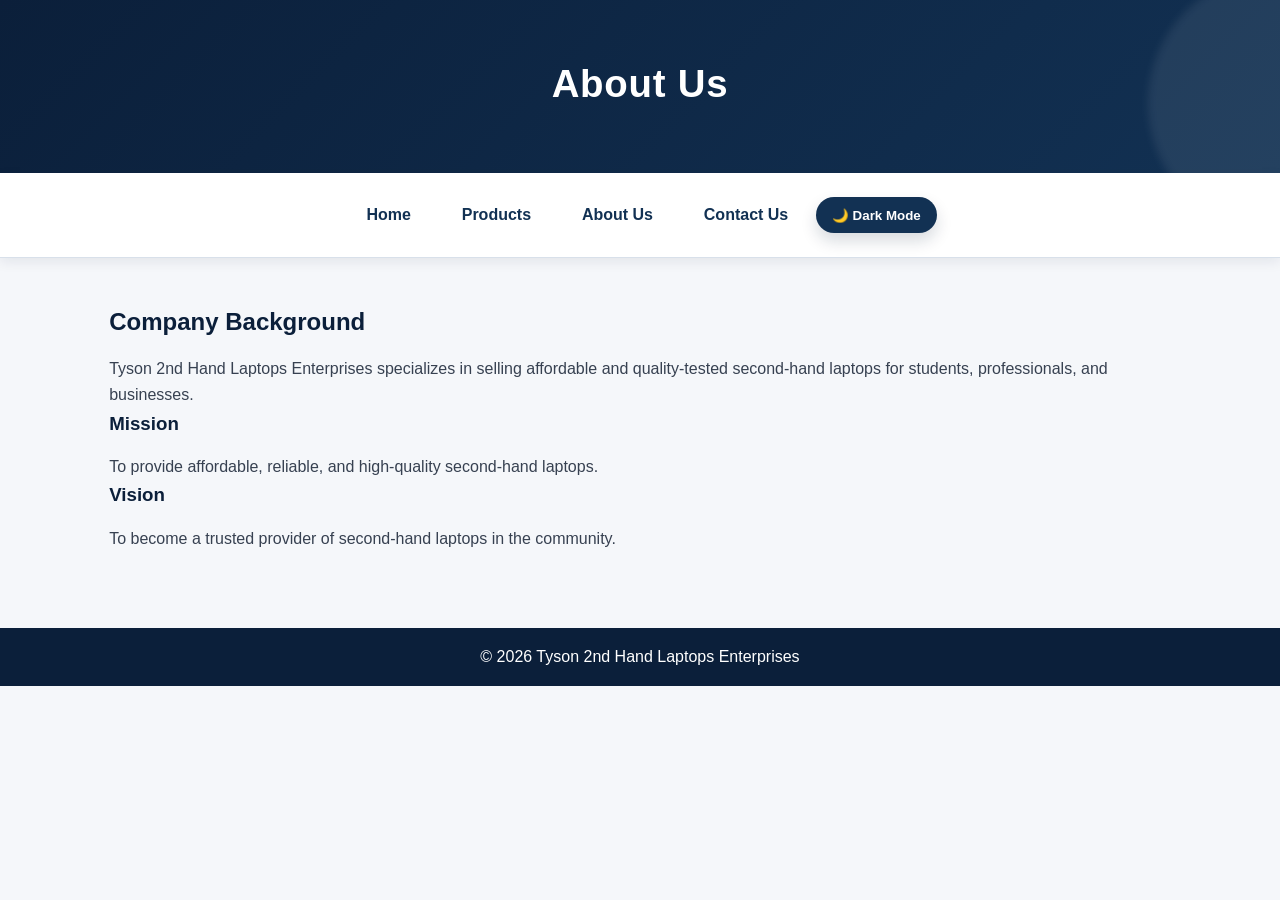
==== pages/about.html @ 8a3ac428 "my incomplete company page" ====
<!DOCTYPE html>
<html lang="en">

<head>
    <meta charset="UTF-8">
    <meta name="viewport" content="width=device-width, initial-scale=1.0">
    <title>About Us</title>
    <link rel="stylesheet" href="../CSS/style.css">
</head>

<body>

    <header>
        <h1>About Us</h1>
    </header>

    <nav>
        <a href="../index.html">Home</a>
        <a href="product.html">Products</a>
        <a href="about.html">About Us</a>
        <a href="contact.html">Contact Us</a>
        <button id="themeToggle" class="theme-toggle" type="button" aria-label="Toggle dark mode">🌙 Dark Mode</button>
    </nav>

    <section>
        <h2>Company Background</h2>

        <p>
            Tyson 2nd Hand Laptops Enterprises specializes in selling
            affordable and quality-tested second-hand laptops for students,
            professionals, and businesses.
        </p>

        <h3>Mission</h3>
        <p>
            To provide affordable, reliable, and high-quality second-hand laptops.
        </p>

        <h3>Vision</h3>
        <p>
            To become a trusted provider of second-hand laptops in the community.
        </p>
    </section>

    <footer>
        <p>&copy; 2026 Tyson 2nd Hand Laptops Enterprises</p>
    </footer>

    <script src="../JS/script.js"></script>
</body>

</html>
---- CSS/style.css ----
:root {
    --navy-900: #0b1f3a;
    --navy-800: #123153;
    --navy-700: #1c4673;
    --white: #ffffff;
    --gray-50: #f5f7fa;
    --gray-100: #e9edf3;
    --gray-200: #d8e0ea;
    --gray-500: #6c7581;
    --gray-700: #374151;
    --text: #1f2937;
    --accent: #f3f5f8;
    --shadow: 0 10px 30px rgba(11, 31, 58, 0.10);
}

body.dark-mode {
    --gray-50: #0b1220;
    --gray-100: #162033;
    --gray-200: #1f2c42;
    --gray-500: #9aa5b5;
    --gray-700: #dbe3ef;
    --text: #e6edf7;
    --white: #111827;
    --accent: #0f172a;
    --shadow: 0 12px 28px rgba(0, 0, 0, 0.38);
}

* {
    margin: 0;
    padding: 0;
    box-sizing: border-box;
    font-family: Arial, Helvetica, sans-serif;
}

body {
    background: var(--gray-50);
    color: var(--text);
    line-height: 1.65;
    transition: background 0.25s ease, color 0.25s ease;
}

html {
    scroll-behavior: smooth;
}

header {
    background: linear-gradient(135deg, var(--navy-900), var(--navy-800));
    color: var(--white);
    text-align: center;
    padding: 3.25rem 1.25rem;
    position: relative;
    overflow: hidden;
}

header::before {
    content: "";
    position: absolute;
    inset: auto -10% -35% auto;
    width: 260px;
    height: 260px;
    border-radius: 50%;
    background: rgba(255, 255, 255, 0.08);
    filter: blur(4px);
}

header h1 {
    font-size: clamp(2rem, 3vw, 3rem);
    letter-spacing: 0.02em;
    margin-bottom: 0.35rem;
}

header p {
    color: rgba(255, 255, 255, 0.88);
    font-size: 1rem;
}

nav {
    background: #ffffff;
    border-bottom: 1px solid var(--gray-200);
    padding: 0.9rem 1rem;
    text-align: center;
    position: sticky;
    top: 0;
    z-index: 10;
    box-shadow: 0 4px 12px rgba(11, 31, 58, 0.08);
}

nav a {
    display: inline-block;
    color: var(--navy-800);
    text-decoration: none;
    font-weight: 700;
    margin: 0.35rem 0.55rem;
    padding: 0.55rem 0.9rem;
    border-radius: 999px;
    transition: 0.2s ease;
}

nav a:hover,
nav a:focus-visible {
    background: var(--gray-100);
    color: var(--navy-900);
}

.theme-toggle {
    background: var(--navy-800);
    color: var(--white);
    border: none;
    border-radius: 999px;
    padding: 0.65rem 1rem;
    font-weight: 700;
    cursor: pointer;
    transition: transform 0.2s ease, box-shadow 0.2s ease, background 0.2s ease;
    box-shadow: 0 8px 16px rgba(11, 31, 58, 0.16);
}

.theme-toggle:hover {
    transform: translateY(-1px);
    background: var(--navy-700);
}

.hero {
    text-align: center;
    padding: 4.5rem 1.25rem;
    background: linear-gradient(180deg, rgba(255, 255, 255, 0.92), rgba(243, 246, 251, 0.95));
    border: 1px solid rgba(28, 70, 115, 0.12);
    border-radius: 30px;
    box-shadow: 0 18px 38px rgba(11, 31, 58, 0.10);
    backdrop-filter: blur(12px);
    margin: 1.4rem auto 0;
    max-width: 1100px;
}

body.dark-mode .hero {
    background: linear-gradient(180deg, rgba(17, 24, 39, 0.85), rgba(15, 23, 42, 0.92));
    border-color: rgba(255, 255, 255, 0.08);
}

.hero h2 {
    font-size: clamp(1.9rem, 3vw, 2.8rem);
    color: var(--navy-900);
    margin-bottom: 0.8rem;
}

.hero p {
    max-width: 750px;
    margin: 0 auto 1.5rem;
    color: var(--gray-500);
}

section {
    max-width: 1100px;
    margin: 0 auto;
    padding: 2.75rem 1.2rem;
}

section h2,
section h3 {
    color: var(--navy-900);
    margin-bottom: 0.9rem;
}

section p {
    color: var(--gray-700);
}

.products-grid {
    display: grid;
    grid-template-columns: repeat(auto-fit, minmax(240px, 1fr));
    gap: 1.15rem;
}

.product {
    background: var(--white);
    border: 1px solid var(--gray-200);
    border-radius: 18px;
    padding: 1.4rem;
    box-shadow: var(--shadow);
    transition: transform 0.22s ease, box-shadow 0.22s ease, border-color 0.22s ease;
}

.product:hover {
    transform: translateY(-6px);
    box-shadow: 0 18px 36px rgba(11, 31, 58, 0.16);
    border-color: #b8c7da;
}

.product h3 {
    color: var(--navy-800);
    margin-bottom: 0.5rem;
}

.product p {
    color: var(--gray-500);
}

.product strong {
    display: inline-block;
    margin-top: 0.6rem;
    color: var(--navy-900);
    font-size: 1.1rem;
}

form {
    max-width: 680px;
    background: var(--white);
    border: 1px solid var(--gray-200);
    border-radius: 18px;
    padding: 1.3rem;
    box-shadow: var(--shadow);
    display: grid;
    gap: 0.9rem;
}

input,
textarea {
    width: 100%;
    padding: 0.95rem 1rem;
    border: 1px solid var(--gray-200);
    border-radius: 12px;
    background: var(--white);
    color: var(--text);
    font-size: 1rem;
}

body.dark-mode input,
body.dark-mode textarea {
    background: #0b1220;
}

input:focus,
textarea:focus {
    outline: none;
    border-color: var(--navy-700);
    box-shadow: 0 0 0 3px rgba(28, 70, 115, 0.12);
}

textarea {
    min-height: 140px;
    resize: vertical;
}

button {
    padding: 0.95rem 1.25rem;
    background: linear-gradient(135deg, var(--navy-800), var(--navy-900));
    color: var(--white);
    border: none;
    border-radius: 999px;
    cursor: pointer;
    font-weight: 700;
    transition: transform 0.18s ease, box-shadow 0.18s ease, opacity 0.18s ease;
    box-shadow: 0 10px 20px rgba(11, 31, 58, 0.18);
}

button:hover {
    transform: translateY(-1px);
    box-shadow: 0 14px 24px rgba(11, 31, 58, 0.24);
}

footer {
    background: var(--navy-900);
    color: var(--white);
    text-align: center;
    padding: 1rem;
    margin-top: 2rem;
}

.logo-strip {
    display: flex;
    align-items: center;
    justify-content: center;
    gap: 1rem;
    margin-bottom: 1.2rem;
    flex-wrap: wrap;
}

.logo-badge {
    width: 68px;
    height: 68px;
    border-radius: 50%;
    display: grid;
    place-items: center;
    background: rgba(255, 255, 255, 0.12);
    border: 1px solid rgba(255, 255, 255, 0.32);
    font-weight: 800;
    letter-spacing: 0.08em;
    backdrop-filter: blur(6px);
}

.logo-copy {
    text-align: left;
}

.logo-copy strong {
    display: block;
    font-size: 1rem;
    letter-spacing: 0.08em;
    text-transform: uppercase;
}

.logo-copy span {
    color: rgba(255, 255, 255, 0.82);
    font-size: 0.9rem;
}

.brand-stats {
    display: grid;
    grid-template-columns: repeat(auto-fit, minmax(160px, 1fr));
    gap: 0.9rem;
    margin-top: 1.4rem;
}

.brand-stat {
    padding: 0.9rem 1rem;
    border-radius: 14px;
    background: rgba(255, 255, 255, 0.08);
    border: 1px solid rgba(255, 255, 255, 0.16);
}

.brand-stat strong {
    display: block;
    font-size: 1.2rem;
}

.brand-stat span {
    font-size: 0.85rem;
    color: rgba(255, 255, 255, 0.84);
}

.section-heading {
    text-align: center;
    max-width: 700px;
    margin: 0 auto 1.4rem;
}

.section-heading span {
    display: inline-block;
    margin-bottom: 0.4rem;
    color: var(--navy-700);
    font-weight: 700;
    text-transform: uppercase;
    letter-spacing: 0.08em;
    font-size: 0.82rem;
}

.pricing-table {
    display: grid;
    grid-template-columns: repeat(auto-fit, minmax(230px, 1fr));
    gap: 1rem;
}

.price-card {
    background: var(--white);
    border: 1px solid var(--gray-200);
    border-radius: 20px;
    padding: 1.4rem;
    box-shadow: var(--shadow);
    transition: transform 0.22s ease, box-shadow 0.22s ease;
}

.price-card.featured {
    border: 2px solid var(--navy-700);
    transform: translateY(-4px);
}

.price-card:hover {
    transform: translateY(-5px);
    box-shadow: 0 18px 36px rgba(11, 31, 58, 0.16);
}

.price-card h3 {
    color: var(--navy-900);
    margin-bottom: 0.4rem;
}

.price-card .price {
    color: var(--navy-700);
    font-size: 2rem;
    font-weight: 800;
    margin: 0.6rem 0;
}

.price-card ul {
    list-style: none;
    margin: 1rem 0 1.2rem;
}

.price-card li {
    margin: 0.45rem 0;
    color: var(--gray-700);
}

.reveal {
    opacity: 0;
    transform: translateY(24px);
    transition: opacity 0.6s ease, transform 0.6s ease;
}

.reveal.visible {
    opacity: 1;
    transform: translateY(0);
}

.float-in {
    animation: floatIn 1s ease both;
}

@keyframes floatIn {
    from {
        opacity: 0;
        transform: translateY(18px);
    }

    to {
        opacity: 1;
        transform: translateY(0);
    }
}

.showcase-banner {
    margin-top: 1rem;
    padding: 1.3rem;
    border-radius: 28px;
    background: linear-gradient(135deg, rgba(255, 255, 255, 0.72), rgba(233, 237, 243, 0.92));
    border: 1px solid rgba(28, 70, 115, 0.14);
    box-shadow: var(--shadow);
    backdrop-filter: blur(12px);
}

body.dark-mode .showcase-banner {
    background: linear-gradient(135deg, rgba(17, 24, 39, 0.85), rgba(15, 23, 42, 0.96));
    border-color: rgba(255, 255, 255, 0.08);
}

.showcase-grid {
    display: grid;
    grid-template-columns: 1.2fr 1fr;
    gap: 1rem;
    align-items: center;
}

.showcase-copy {
    padding: 1rem;
}

.showcase-copy span {
    display: inline-block;
    margin-bottom: 0.5rem;
    color: var(--navy-700);
    font-weight: 700;
    letter-spacing: 0.08em;
    text-transform: uppercase;
    font-size: 0.78rem;
}

.showcase-copy h3 {
    font-size: clamp(1.6rem, 2vw, 2.2rem);
    margin-bottom: 0.6rem;
}

.showcase-copy p {
    max-width: 580px;
    color: var(--gray-500);
}

.showcase-product {
    background: linear-gradient(135deg, var(--navy-900), var(--navy-700));
    border-radius: 22px;
    padding: 1.2rem;
    color: var(--white);
    box-shadow: 0 16px 40px rgba(11, 31, 58, 0.22);
}

.showcase-product .product-tag {
    display: inline-block;
    margin-bottom: 0.8rem;
    padding: 0.35rem 0.7rem;
    border-radius: 999px;
    background: rgba(255, 255, 255, 0.12);
    font-size: 0.8rem;
    font-weight: 700;
}

.showcase-product h4 {
    margin-bottom: 0.45rem;
    font-size: 1.35rem;
}

.showcase-product ul {
    list-style: none;
    margin-top: 0.8rem;
}

.showcase-product li {
    margin: 0.45rem 0;
    color: rgba(255, 255, 255, 0.88);
}

.contact-details {
    max-width: 680px;
    background: var(--white);
    border: 1px solid var(--gray-200);
    border-radius: 20px;
    padding: 1.4rem;
    box-shadow: var(--shadow);
    display: grid;
    gap: 0.9rem;
}

.contact-details p {
    margin: 0;
    padding: 0.9rem 1rem;
    border-radius: 12px;
    background: var(--gray-50);
    border: 1px solid var(--gray-200);
}

.contact-details strong {
    color: var(--navy-900);
}

body.dark-mode .contact-details p {
    background: #0b1220;
    border-color: var(--gray-200);
}

@media (max-width: 640px) {
    nav {
        padding: 0.75rem;
    }

    nav a {
        display: block;
        margin: 0.35rem 0;
    }

    .theme-toggle {
        display: block;
        width: 100%;
        margin-top: 0.5rem;
    }

    .hero {
        padding: 3rem 1rem;
    }

    section {
        padding: 1.6rem 1rem;
    }

    .logo-strip {
        flex-direction: column;
        text-align: center;
    }

    .logo-copy {
        text-align: center;
    }

    .showcase-grid {
        grid-template-columns: 1fr;
    }
}
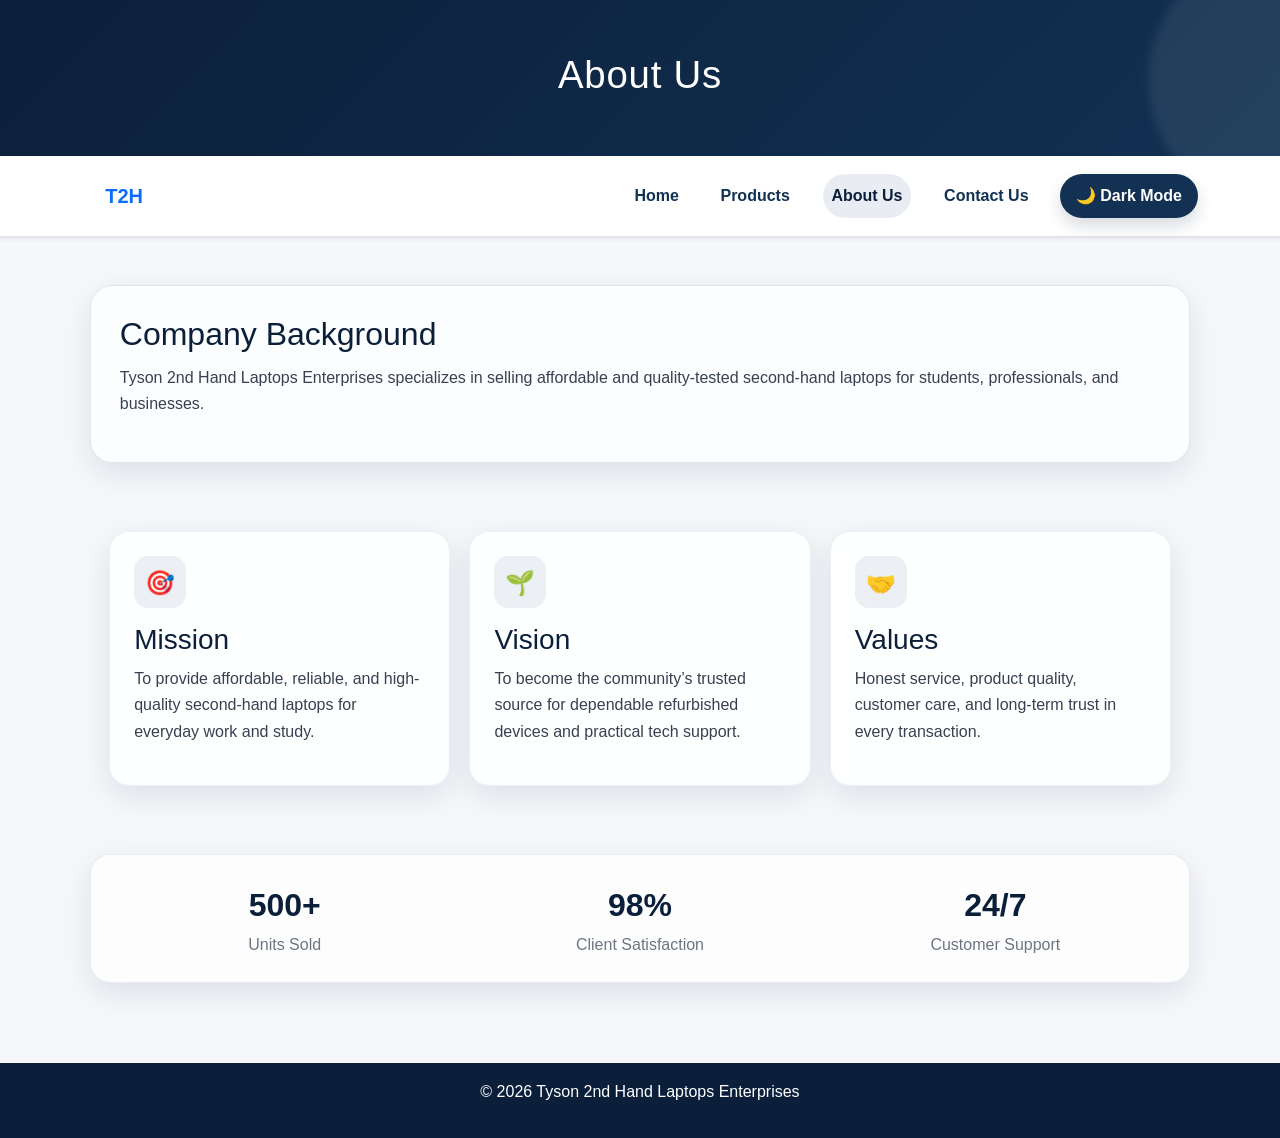
==== commit 4371863d: "with bootstrap and improve design website sir yes sir" ====
--- a/pages/about.html
+++ b/pages/about.html
@@ -5,6 +5,7 @@
     <meta charset="UTF-8">
     <meta name="viewport" content="width=device-width, initial-scale=1.0">
     <title>About Us</title>
+    <link href="https://cdn.jsdelivr.net/npm/bootstrap@5.3.3/dist/css/bootstrap.min.css" rel="stylesheet">
     <link rel="stylesheet" href="../CSS/style.css">
 </head>
 
@@ -14,38 +15,78 @@
         <h1>About Us</h1>
     </header>
 
-    <nav>
-        <a href="../index.html">Home</a>
-        <a href="product.html">Products</a>
-        <a href="about.html">About Us</a>
-        <a href="contact.html">Contact Us</a>
-        <button id="themeToggle" class="theme-toggle" type="button" aria-label="Toggle dark mode">🌙 Dark Mode</button>
+    <nav class="navbar navbar-expand-lg bg-white border-bottom shadow-sm sticky-top">
+        <div class="container">
+            <a class="navbar-brand fw-bold text-primary" href="../index.html">T2H</a>
+            <button class="navbar-toggler" type="button" data-bs-toggle="collapse" data-bs-target="#mainNav"
+                aria-controls="mainNav" aria-expanded="false" aria-label="Toggle navigation">
+                <span class="navbar-toggler-icon"></span>
+            </button>
+            <div class="collapse navbar-collapse" id="mainNav">
+                <ul class="navbar-nav ms-auto align-items-lg-center gap-lg-2">
+                    <li class="nav-item"><a class="nav-link" href="../index.html">Home</a></li>
+                    <li class="nav-item"><a class="nav-link" href="product.html">Products</a></li>
+                    <li class="nav-item"><a class="nav-link active" href="about.html">About Us</a></li>
+                    <li class="nav-item"><a class="nav-link" href="contact.html">Contact Us</a></li>
+                    <li class="nav-item">
+                        <button id="themeToggle" class="btn btn-primary rounded-pill px-3 theme-toggle" type="button"
+                            aria-label="Toggle dark mode">🌙 Dark Mode</button>
+                    </li>
+                </ul>
+            </div>
+        </div>
     </nav>
 
-    <section>
-        <h2>Company Background</h2>
+    <main class="container py-5">
+        <section class="page-intro reveal">
+            <h2>Company Background</h2>
+            <p>
+                Tyson 2nd Hand Laptops Enterprises specializes in selling affordable and quality-tested second-hand
+                laptops for students, professionals, and businesses.
+            </p>
+        </section>
 
-        <p>
-            Tyson 2nd Hand Laptops Enterprises specializes in selling
-            affordable and quality-tested second-hand laptops for students,
-            professionals, and businesses.
-        </p>
+        <section class="feature-grid reveal">
+            <article class="feature-card">
+                <div class="feature-icon">🎯</div>
+                <h3>Mission</h3>
+                <p>To provide affordable, reliable, and high-quality second-hand laptops for everyday work and study.
+                </p>
+            </article>
+            <article class="feature-card">
+                <div class="feature-icon">🌱</div>
+                <h3>Vision</h3>
+                <p>To become the community’s trusted source for dependable refurbished devices and practical tech
+                    support.</p>
+            </article>
+            <article class="feature-card">
+                <div class="feature-icon">🤝</div>
+                <h3>Values</h3>
+                <p>Honest service, product quality, customer care, and long-term trust in every transaction.</p>
+            </article>
+        </section>
 
-        <h3>Mission</h3>
-        <p>
-            To provide affordable, reliable, and high-quality second-hand laptops.
-        </p>
-
-        <h3>Vision</h3>
-        <p>
-            To become a trusted provider of second-hand laptops in the community.
-        </p>
-    </section>
+        <section class="stats-panel reveal">
+            <div>
+                <strong>500+</strong>
+                <span>Units Sold</span>
+            </div>
+            <div>
+                <strong>98%</strong>
+                <span>Client Satisfaction</span>
+            </div>
+            <div>
+                <strong>24/7</strong>
+                <span>Customer Support</span>
+            </div>
+        </section>
+    </main>
 
     <footer>
         <p>&copy; 2026 Tyson 2nd Hand Laptops Enterprises</p>
     </footer>
 
+    <script src="https://cdn.jsdelivr.net/npm/bootstrap@5.3.3/dist/js/bootstrap.bundle.min.js"></script>
     <script src="../JS/script.js"></script>
 </body>
 
--- a/CSS/style.css
+++ b/CSS/style.css
@@ -524,6 +524,203 @@
     border-color: var(--gray-200);
 }
 
+body.dark-mode .feature-card,
+body.dark-mode .step-card,
+body.dark-mode .stats-panel,
+body.dark-mode .contact-panel,
+body.dark-mode .contact-form,
+body.dark-mode .page-intro {
+    background: rgba(15, 23, 42, 0.9);
+    border-color: rgba(255, 255, 255, 0.08);
+    color: var(--text);
+}
+
+body.dark-mode .feature-card p,
+body.dark-mode .feature-card h3,
+body.dark-mode .step-card p,
+body.dark-mode .step-card h3,
+body.dark-mode .page-intro p,
+body.dark-mode .contact-panel p,
+body.dark-mode .contact-panel h2,
+body.dark-mode .contact-form label,
+body.dark-mode .contact-form .form-control,
+body.dark-mode .stats-panel span {
+    color: var(--text);
+}
+
+body.dark-mode .feature-icon {
+    background: rgba(255, 255, 255, 0.08);
+}
+
+.page-intro {
+    background: rgba(255, 255, 255, 0.72);
+    border: 1px solid rgba(28, 70, 115, 0.12);
+    border-radius: 22px;
+    padding: 1.8rem;
+    margin-bottom: 1.5rem;
+    box-shadow: var(--shadow);
+}
+
+.page-intro h2 {
+    margin-bottom: 0.7rem;
+}
+
+.feature-grid {
+    display: grid;
+    grid-template-columns: repeat(auto-fit, minmax(220px, 1fr));
+    gap: 1.2rem;
+}
+
+.feature-card,
+.step-card,
+.contact-panel,
+.contact-form {
+    background: rgba(255, 255, 255, 0.9);
+    border: 1px solid rgba(28, 70, 115, 0.08);
+    border-radius: 20px;
+    box-shadow: var(--shadow);
+}
+
+.feature-card {
+    padding: 1.5rem;
+    transition: transform 0.2s ease, box-shadow 0.2s ease;
+}
+
+.feature-card:hover,
+.step-card:hover {
+    transform: translateY(-6px);
+    box-shadow: 0 16px 32px rgba(11, 31, 58, 0.12);
+}
+
+.feature-icon {
+    width: 52px;
+    height: 52px;
+    display: grid;
+    place-items: center;
+    border-radius: 14px;
+    background: rgba(28, 70, 115, 0.08);
+    font-size: 1.5rem;
+    margin-bottom: 0.9rem;
+}
+
+.feature-card h3,
+.step-card h3 {
+    margin-bottom: 0.6rem;
+}
+
+.step-grid {
+    display: grid;
+    grid-template-columns: repeat(auto-fit, minmax(220px, 1fr));
+    gap: 1.2rem;
+}
+
+.step-card {
+    padding: 1.5rem;
+}
+
+.step-card span {
+    display: inline-flex;
+    width: 42px;
+    height: 42px;
+    align-items: center;
+    justify-content: center;
+    border-radius: 50%;
+    background: var(--navy-900);
+    color: var(--white);
+    font-weight: 800;
+    margin-bottom: 1rem;
+}
+
+.cta-strip {
+    display: flex;
+    align-items: center;
+    justify-content: space-between;
+    gap: 1rem;
+    background: linear-gradient(135deg, var(--navy-900), var(--navy-700));
+    border-radius: 24px;
+    padding: 2rem;
+    margin-top: 2rem;
+    color: var(--white);
+    box-shadow: 0 18px 38px rgba(11, 31, 58, 0.18);
+}
+
+.cta-strip span {
+    display: block;
+    margin-bottom: 0.5rem;
+    color: rgba(255, 255, 255, 0.75);
+    text-transform: uppercase;
+    letter-spacing: 0.08em;
+    font-size: 0.75rem;
+    font-weight: 700;
+}
+
+.cta-strip h3 {
+    margin: 0;
+    color: var(--white);
+    font-size: clamp(1.5rem, 2vw, 2rem);
+}
+
+.stats-panel {
+    display: grid;
+    grid-template-columns: repeat(auto-fit, minmax(170px, 1fr));
+    gap: 1rem;
+    margin-top: 1.5rem;
+    background: rgba(255, 255, 255, 0.78);
+    border: 1px solid rgba(28, 70, 115, 0.1);
+    border-radius: 20px;
+    padding: 1.5rem;
+    box-shadow: var(--shadow);
+}
+
+.stats-panel div {
+    text-align: center;
+}
+
+.stats-panel strong {
+    display: block;
+    color: var(--navy-900);
+    font-size: 2rem;
+}
+
+.stats-panel span {
+    color: var(--gray-500);
+}
+
+.contact-layout {
+    display: grid;
+    grid-template-columns: 1fr 1.1fr;
+    gap: 1.5rem;
+    align-items: start;
+}
+
+.contact-panel,
+.contact-form {
+    padding: 1.6rem;
+}
+
+.contact-panel h2 {
+    margin-bottom: 0.6rem;
+}
+
+.contact-form .form-control {
+    border: 1px solid rgba(28, 70, 115, 0.14);
+    border-radius: 12px;
+    padding: 0.85rem 1rem;
+    background: var(--white);
+    color: var(--text);
+}
+
+.contact-form .form-control:focus {
+    border-color: var(--navy-700);
+    box-shadow: 0 0 0 3px rgba(28, 70, 115, 0.12);
+}
+
+.contact-form label {
+    color: var(--navy-900);
+    font-weight: 600;
+    margin-bottom: 0.45rem;
+}
+
 @media (max-width: 640px) {
     nav {
         padding: 0.75rem;
@@ -560,4 +757,69 @@
     .showcase-grid {
         grid-template-columns: 1fr;
     }
+
+    .cta-strip {
+        flex-direction: column;
+        text-align: center;
+    }
+
+    .contact-layout {
+        grid-template-columns: 1fr;
+    }
+
+    .showcase-grid {
+        grid-template-columns: 1fr;
+    }
+}
+
+body.dark-mode .navbar,
+body.dark-mode .navbar.bg-white {
+    background-color: #0f172a !important;
+    border-color: rgba(255, 255, 255, 0.08) !important;
+}
+
+body.dark-mode .navbar .nav-link,
+body.dark-mode .navbar .navbar-brand {
+    color: #e2e8f0 !important;
+}
+
+body.dark-mode .navbar .nav-link.active,
+body.dark-mode .navbar .nav-link:hover,
+body.dark-mode .navbar .nav-link:focus {
+    color: #ffffff !important;
+}
+
+body.dark-mode .navbar .navbar-toggler {
+    border-color: rgba(255, 255, 255, 0.3);
+}
+
+body.dark-mode .navbar .navbar-toggler-icon {
+    filter: invert(1);
+}
+
+.navbar {
+    padding-top: 0.8rem;
+    padding-bottom: 0.8rem;
+}
+
+.navbar .nav-link {
+    color: var(--navy-800);
+    font-weight: 600;
+    border-radius: 999px;
+    padding: 0.55rem 0.9rem;
+}
+
+.navbar .nav-link:hover,
+.navbar .nav-link:focus,
+.navbar .nav-link.active {
+    color: var(--navy-900);
+    background: var(--gray-100);
+}
+
+.navbar .navbar-brand {
+    color: var(--navy-900);
+}
+
+.navbar .theme-toggle {
+    margin-left: 0.4rem;
 }
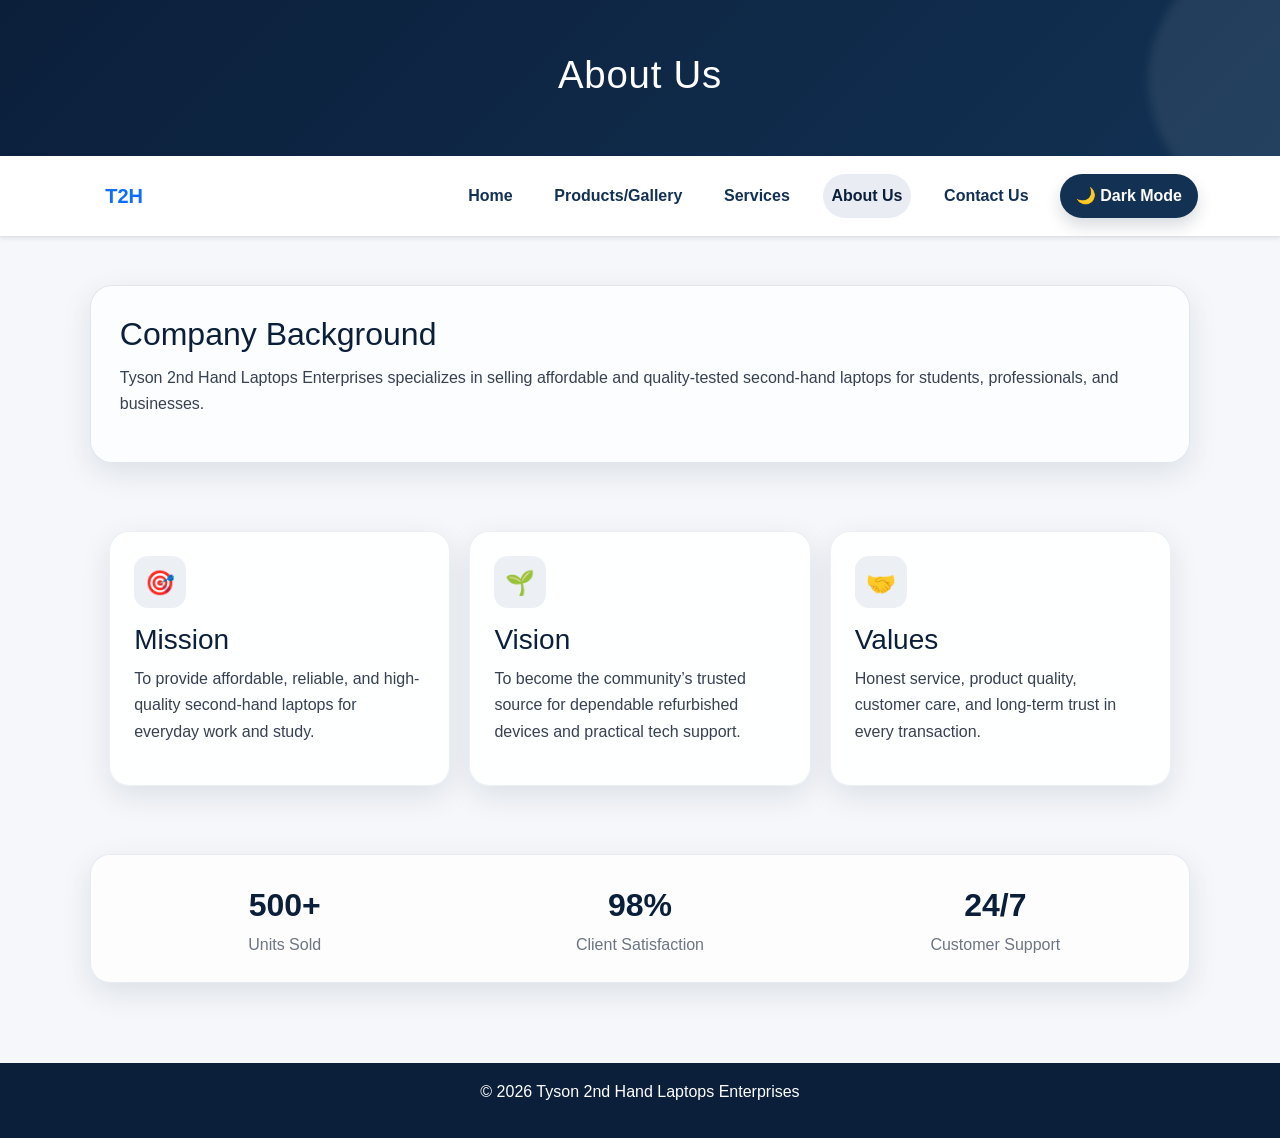
==== commit 7da8675d: "updated for midterm sir yes sir" ====
--- a/pages/about.html
+++ b/pages/about.html
@@ -25,7 +25,8 @@
             <div class="collapse navbar-collapse" id="mainNav">
                 <ul class="navbar-nav ms-auto align-items-lg-center gap-lg-2">
                     <li class="nav-item"><a class="nav-link" href="../index.html">Home</a></li>
-                    <li class="nav-item"><a class="nav-link" href="product.html">Products</a></li>
+                    <li class="nav-item"><a class="nav-link" href="product.html">Products/Gallery</a></li>
+                    <li class="nav-item"><a class="nav-link" href="services.html">Services</a></li>
                     <li class="nav-item"><a class="nav-link active" href="about.html">About Us</a></li>
                     <li class="nav-item"><a class="nav-link" href="contact.html">Contact Us</a></li>
                     <li class="nav-item">
--- a/CSS/style.css
+++ b/CSS/style.css
@@ -174,7 +174,7 @@
     background: var(--white);
     border: 1px solid var(--gray-200);
     border-radius: 18px;
-    padding: 1.4rem;
+    overflow: hidden;
     box-shadow: var(--shadow);
     transition: transform 0.22s ease, box-shadow 0.22s ease, border-color 0.22s ease;
 }
@@ -185,6 +185,18 @@
     border-color: #b8c7da;
 }
 
+.product-image {
+    display: block;
+    width: 100%;
+    height: 220px;
+    object-fit: cover;
+    background: var(--gray-100);
+}
+
+.product-body {
+    padding: 1.2rem 1.1rem 1.4rem;
+}
+
 .product h3 {
     color: var(--navy-800);
     margin-bottom: 0.5rem;
@@ -194,9 +206,13 @@
     color: var(--gray-500);
 }
 
+.product-price {
+    margin-top: 0.9rem;
+}
+
 .product strong {
     display: inline-block;
-    margin-top: 0.6rem;
+    margin-top: 0.4rem;
     color: var(--navy-900);
     font-size: 1.1rem;
 }
